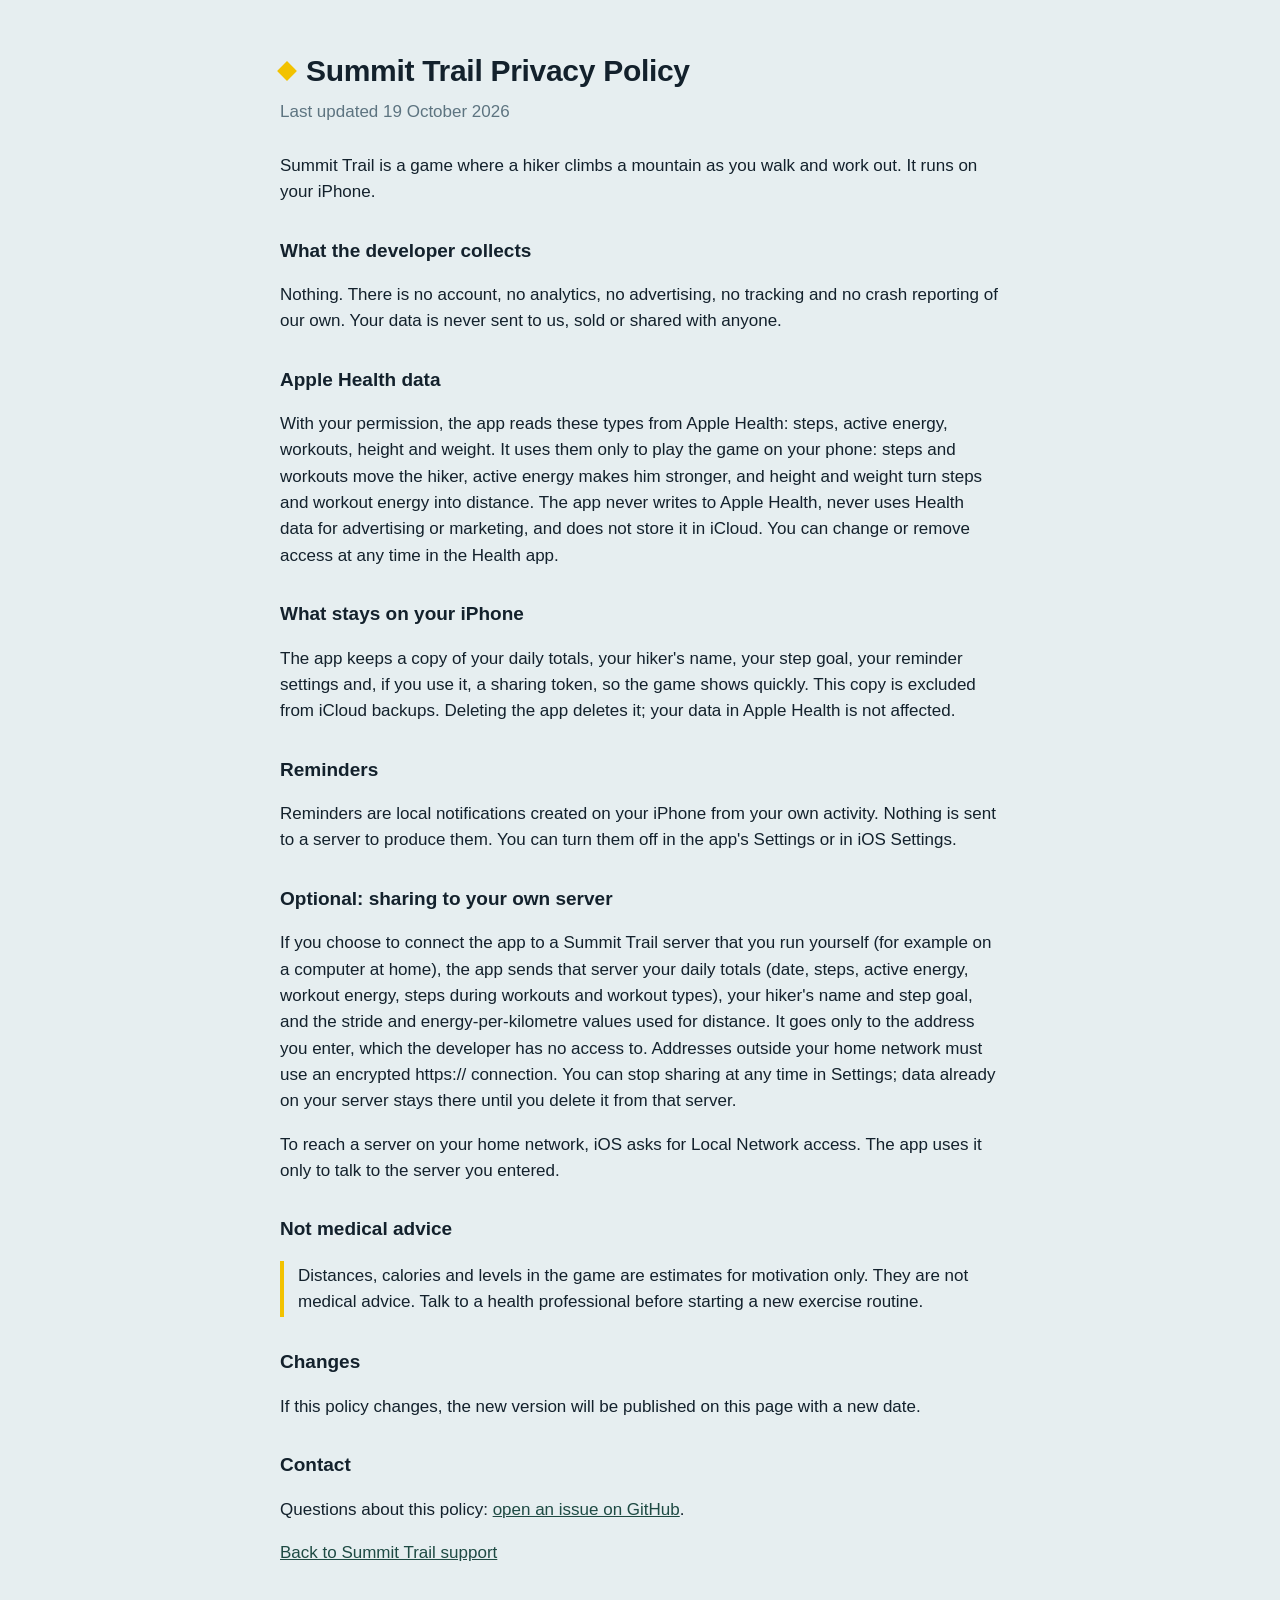
==== privacy.html @ 2ffb742f "Summit Trail support and privacy pages Co-Authored-By: Claude Opus 5.5 <noreply@anthropic.com>" ====
<!DOCTYPE html>
<html lang="en">
<head>
<meta charset="utf-8">
<meta name="viewport" content="width=device-width, initial-scale=1">
<title>Summit Trail Privacy Policy</title>
<link rel="stylesheet" href="style.css">
</head>
<body>
<main>
  <h1><span class="tag"></span>Summit Trail Privacy Policy</h1>
  <p class="date">Last updated 19 October 2026</p>
  <p>Summit Trail is a game where a hiker climbs a mountain as you walk and work out. It runs on your iPhone.</p>

  <h2>What the developer collects</h2>
  <p>Nothing. There is no account, no analytics, no advertising, no tracking and no crash reporting of our own. Your data is never sent to us, sold or shared with anyone.</p>

  <h2>Apple Health data</h2>
  <p>With your permission, the app reads these types from Apple Health: steps, active energy, workouts, height and weight. It uses them only to play the game on your phone: steps and workouts move the hiker, active energy makes him stronger, and height and weight turn steps and workout energy into distance. The app never writes to Apple Health, never uses Health data for advertising or marketing, and does not store it in iCloud. You can change or remove access at any time in the Health app.</p>

  <h2>What stays on your iPhone</h2>
  <p>The app keeps a copy of your daily totals, your hiker's name, your step goal, your reminder settings and, if you use it, a sharing token, so the game shows quickly. This copy is excluded from iCloud backups. Deleting the app deletes it; your data in Apple Health is not affected.</p>

  <h2>Reminders</h2>
  <p>Reminders are local notifications created on your iPhone from your own activity. Nothing is sent to a server to produce them. You can turn them off in the app's Settings or in iOS Settings.</p>

  <h2>Optional: sharing to your own server</h2>
  <p>If you choose to connect the app to a Summit Trail server that you run yourself (for example on a computer at home), the app sends that server your daily totals (date, steps, active energy, workout energy, steps during workouts and workout types), your hiker's name and step goal, and the stride and energy-per-kilometre values used for distance. It goes only to the address you enter, which the developer has no access to. Addresses outside your home network must use an encrypted https:// connection. You can stop sharing at any time in Settings; data already on your server stays there until you delete it from that server.</p>
  <p>To reach a server on your home network, iOS asks for Local Network access. The app uses it only to talk to the server you entered.</p>

  <h2>Not medical advice</h2>
  <p class="note">Distances, calories and levels in the game are estimates for motivation only. They are not medical advice. Talk to a health professional before starting a new exercise routine.</p>

  <h2>Changes</h2>
  <p>If this policy changes, the new version will be published on this page with a new date.</p>

  <h2>Contact</h2>
  <p>Questions about this policy: <a href="https://github.com/lzammit/summit-site/issues">open an issue on GitHub</a>.</p>
  <p><a href="index.html">Back to Summit Trail support</a></p>
</main>
</body>
</html>
---- style.css ----
:root { color-scheme: light dark; --bg: #e6eef0; --fg: #13212c; --muted: #5d7480; --accent: #1e4a43; --mark: #f2c200; }
@media (prefers-color-scheme: dark) { :root { --bg: #0e1820; --fg: #e4ecef; --muted: #93a8b2; --accent: #7cc7b8; } }
body { margin: 0; background: var(--bg); color: var(--fg); font: 17px/1.55 -apple-system, BlinkMacSystemFont, "SF Pro Text", Helvetica, Arial, sans-serif; }
main { max-width: 720px; margin: 0 auto; padding: 48px 20px 80px; }
h1 { font-size: 30px; margin: 0 0 4px; letter-spacing: -0.01em; }
h1 .tag { display: inline-block; width: 14px; height: 14px; background: var(--mark); transform: rotate(45deg); margin-right: 12px; vertical-align: 3px; }
.date, .lede { color: var(--muted); margin: 0 0 28px; }
h2 { font-size: 19px; margin: 30px 0 8px; }
a { color: var(--accent); }
li { margin: 6px 0; }
.note { border-left: 4px solid var(--mark); padding: 2px 0 2px 14px; }
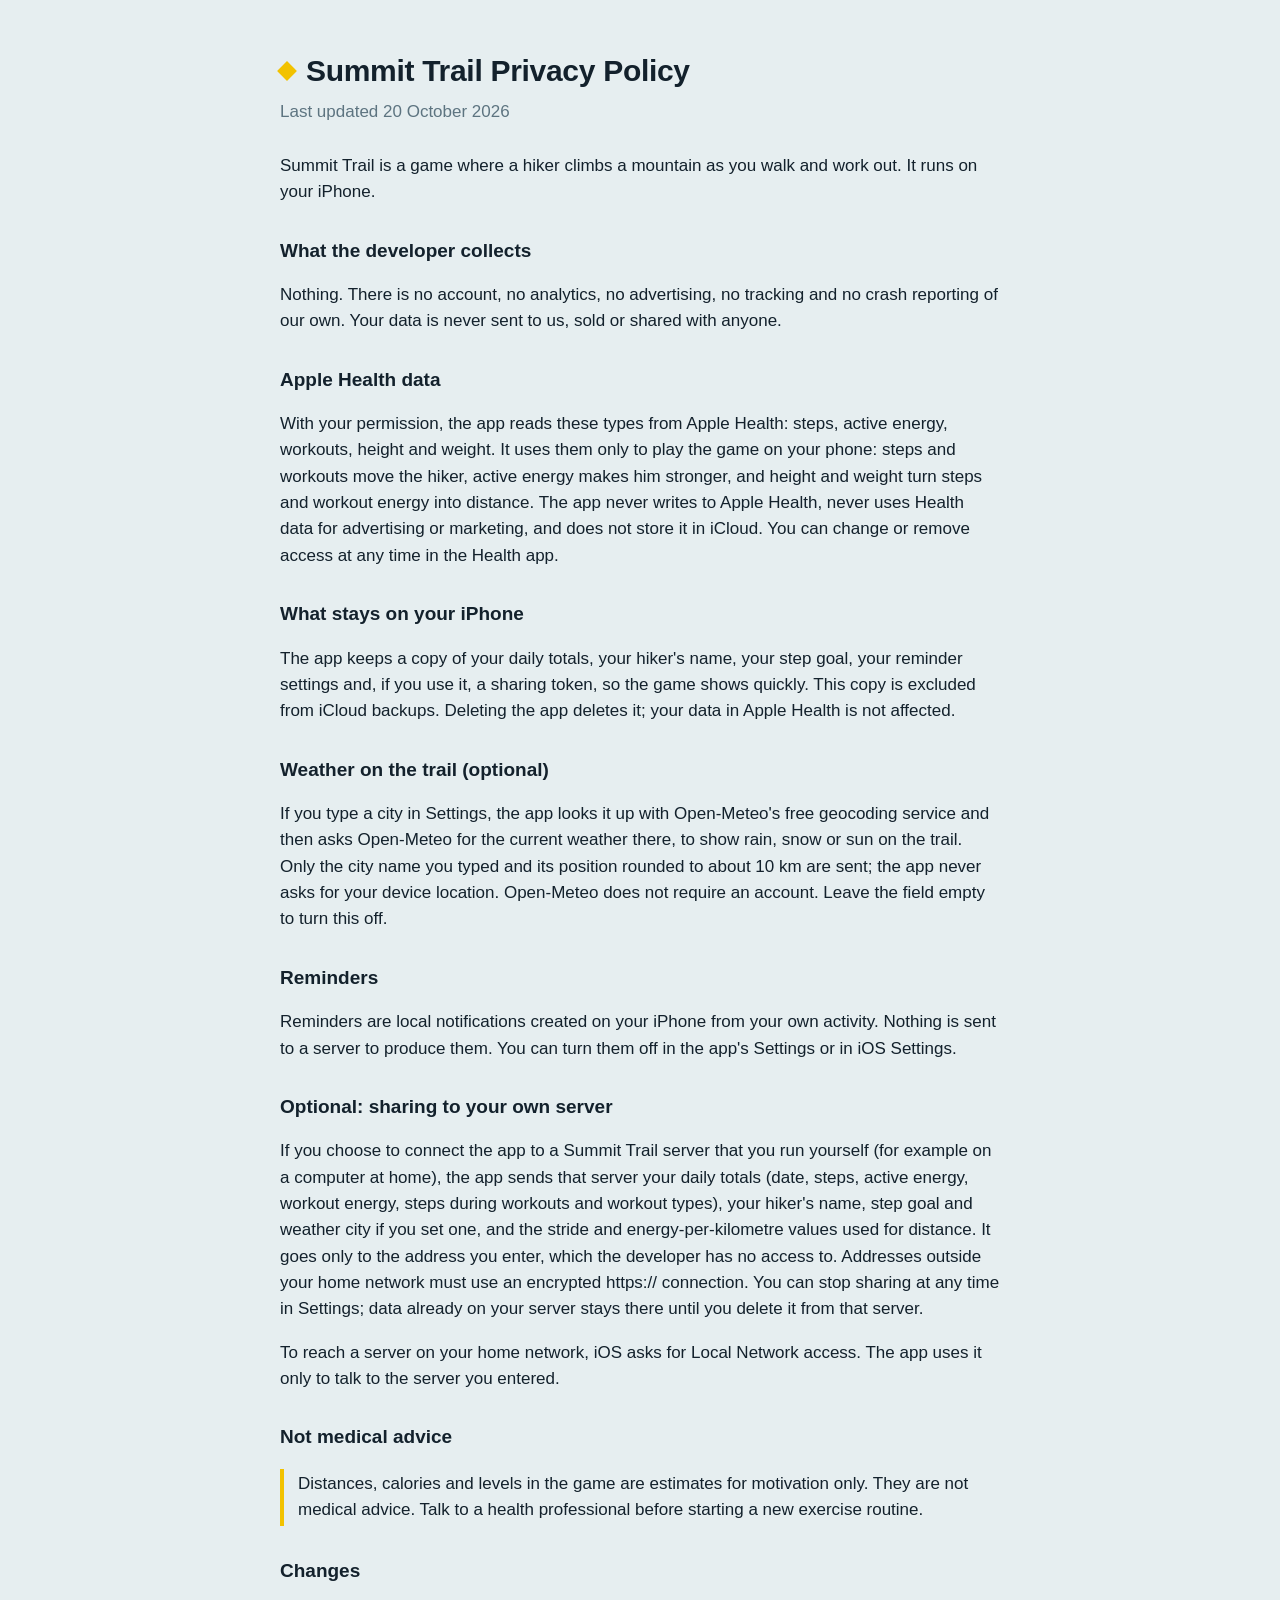
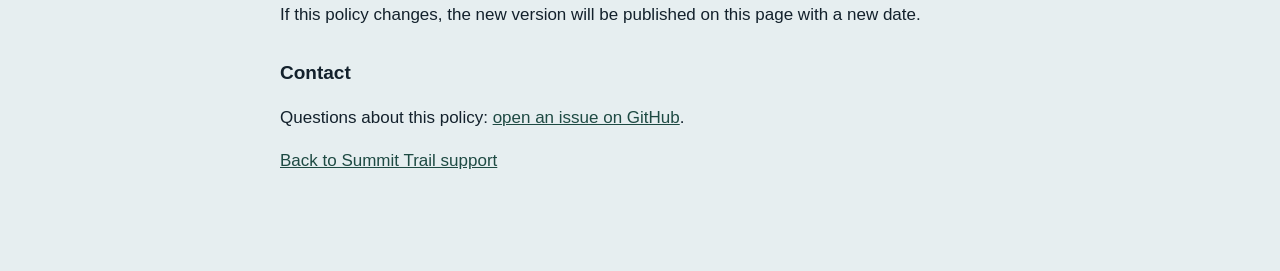
==== commit 3fcc7a08: "Privacy policy: optional weather city sent to Open-Meteo Co-Authored-By: Claude Opus 5.5 <noreply@an" ====
--- a/privacy.html
+++ b/privacy.html
@@ -9,7 +9,7 @@
 <body>
 <main>
   <h1><span class="tag"></span>Summit Trail Privacy Policy</h1>
-  <p class="date">Last updated 19 October 2026</p>
+  <p class="date">Last updated 20 October 2026</p>
   <p>Summit Trail is a game where a hiker climbs a mountain as you walk and work out. It runs on your iPhone.</p>
 
   <h2>What the developer collects</h2>
@@ -21,11 +21,14 @@
   <h2>What stays on your iPhone</h2>
   <p>The app keeps a copy of your daily totals, your hiker's name, your step goal, your reminder settings and, if you use it, a sharing token, so the game shows quickly. This copy is excluded from iCloud backups. Deleting the app deletes it; your data in Apple Health is not affected.</p>
 
+  <h2>Weather on the trail (optional)</h2>
+  <p>If you type a city in Settings, the app looks it up with Open-Meteo's free geocoding service and then asks Open-Meteo for the current weather there, to show rain, snow or sun on the trail. Only the city name you typed and its position rounded to about 10 km are sent; the app never asks for your device location. Open-Meteo does not require an account. Leave the field empty to turn this off.</p>
+
   <h2>Reminders</h2>
   <p>Reminders are local notifications created on your iPhone from your own activity. Nothing is sent to a server to produce them. You can turn them off in the app's Settings or in iOS Settings.</p>
 
   <h2>Optional: sharing to your own server</h2>
-  <p>If you choose to connect the app to a Summit Trail server that you run yourself (for example on a computer at home), the app sends that server your daily totals (date, steps, active energy, workout energy, steps during workouts and workout types), your hiker's name and step goal, and the stride and energy-per-kilometre values used for distance. It goes only to the address you enter, which the developer has no access to. Addresses outside your home network must use an encrypted https:// connection. You can stop sharing at any time in Settings; data already on your server stays there until you delete it from that server.</p>
+  <p>If you choose to connect the app to a Summit Trail server that you run yourself (for example on a computer at home), the app sends that server your daily totals (date, steps, active energy, workout energy, steps during workouts and workout types), your hiker's name, step goal and weather city if you set one, and the stride and energy-per-kilometre values used for distance. It goes only to the address you enter, which the developer has no access to. Addresses outside your home network must use an encrypted https:// connection. You can stop sharing at any time in Settings; data already on your server stays there until you delete it from that server.</p>
   <p>To reach a server on your home network, iOS asks for Local Network access. The app uses it only to talk to the server you entered.</p>
 
   <h2>Not medical advice</h2>
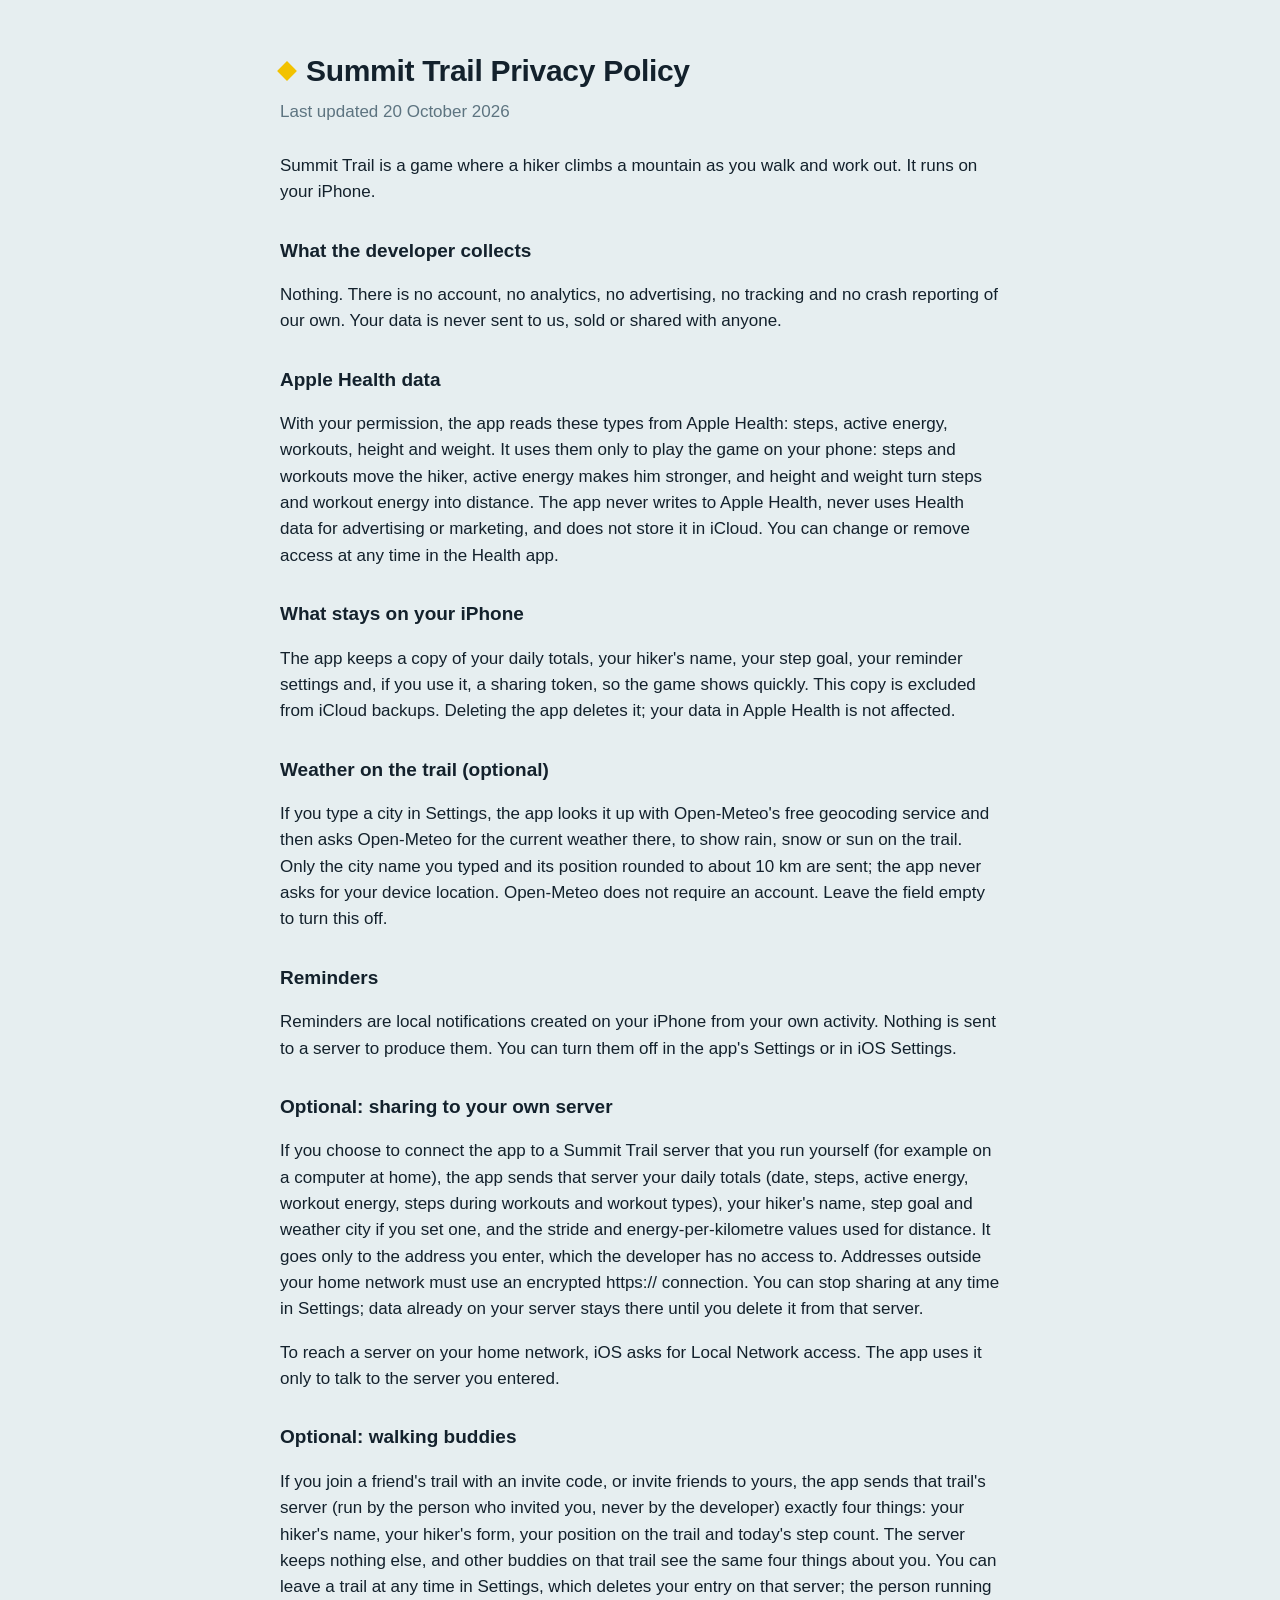
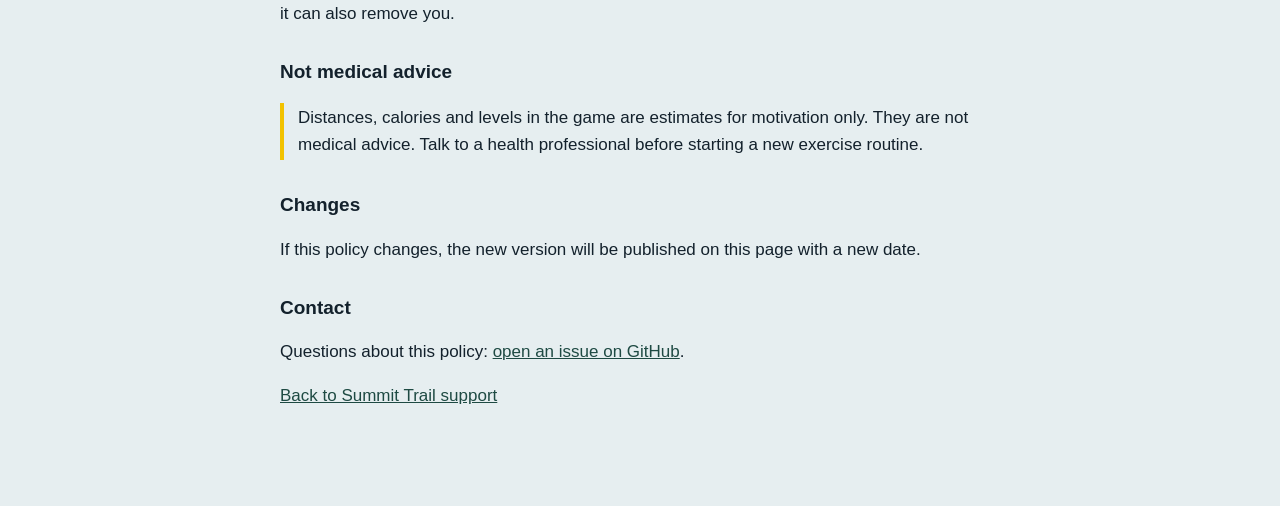
==== commit f394ece4: "Privacy policy: walking buddies share four fields with a friend's server Co-Authored-By: Claude Opus" ====
--- a/privacy.html
+++ b/privacy.html
@@ -31,6 +31,9 @@
   <p>If you choose to connect the app to a Summit Trail server that you run yourself (for example on a computer at home), the app sends that server your daily totals (date, steps, active energy, workout energy, steps during workouts and workout types), your hiker's name, step goal and weather city if you set one, and the stride and energy-per-kilometre values used for distance. It goes only to the address you enter, which the developer has no access to. Addresses outside your home network must use an encrypted https:// connection. You can stop sharing at any time in Settings; data already on your server stays there until you delete it from that server.</p>
   <p>To reach a server on your home network, iOS asks for Local Network access. The app uses it only to talk to the server you entered.</p>
 
+  <h2>Optional: walking buddies</h2>
+  <p>If you join a friend's trail with an invite code, or invite friends to yours, the app sends that trail's server (run by the person who invited you, never by the developer) exactly four things: your hiker's name, your hiker's form, your position on the trail and today's step count. The server keeps nothing else, and other buddies on that trail see the same four things about you. You can leave a trail at any time in Settings, which deletes your entry on that server; the person running it can also remove you.</p>
+
   <h2>Not medical advice</h2>
   <p class="note">Distances, calories and levels in the game are estimates for motivation only. They are not medical advice. Talk to a health professional before starting a new exercise routine.</p>
 
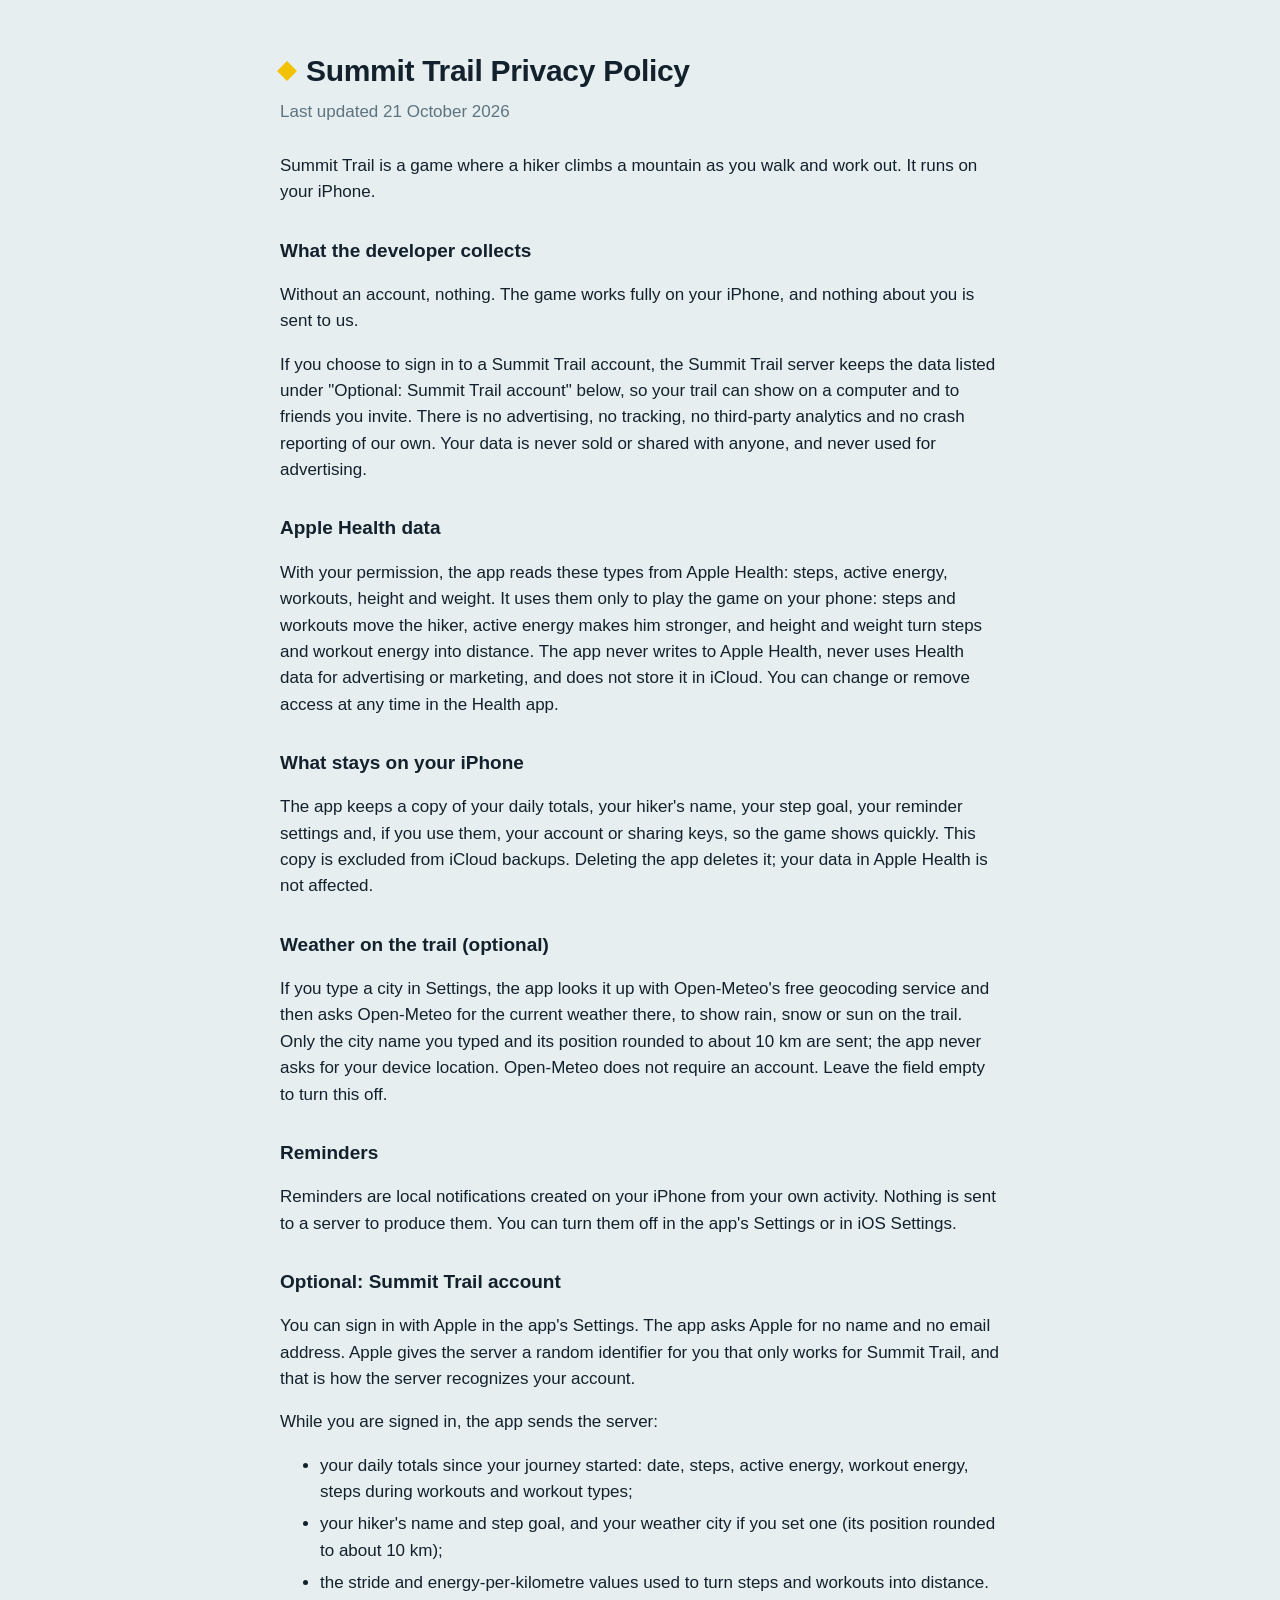
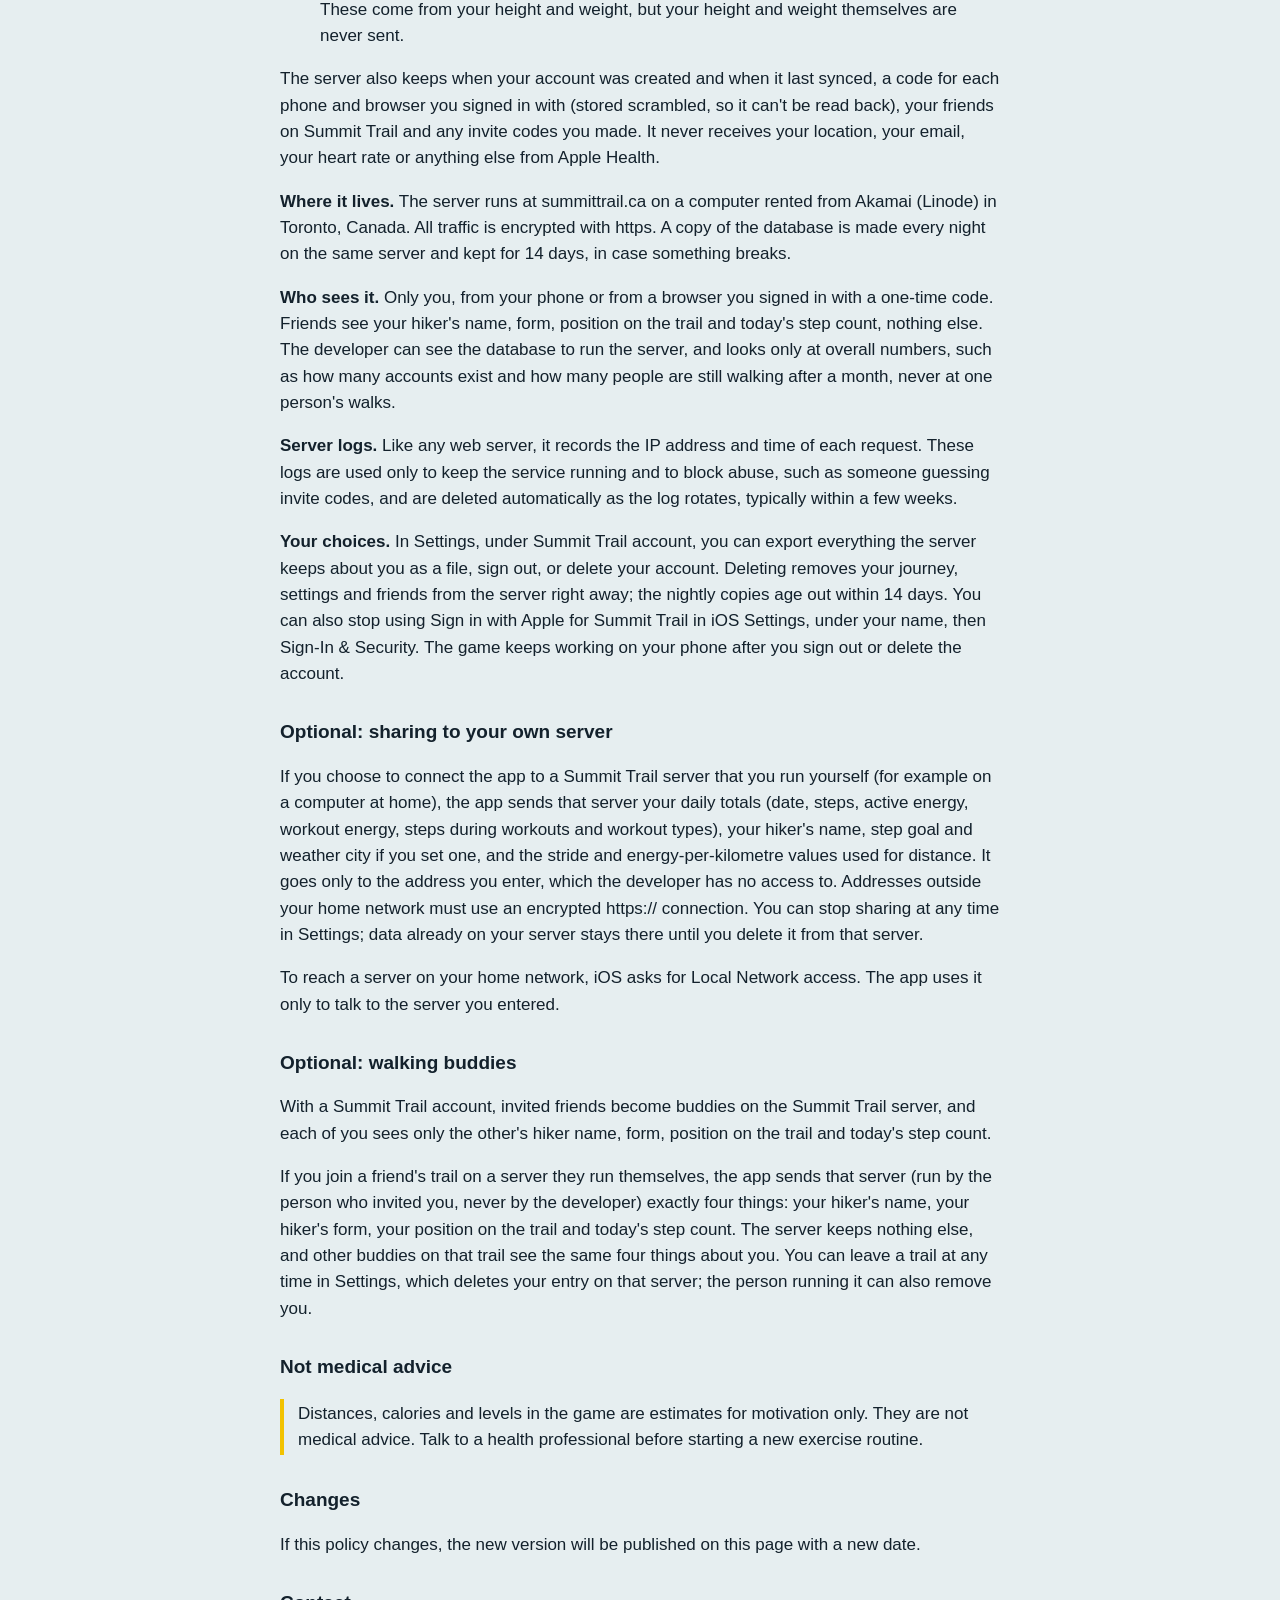
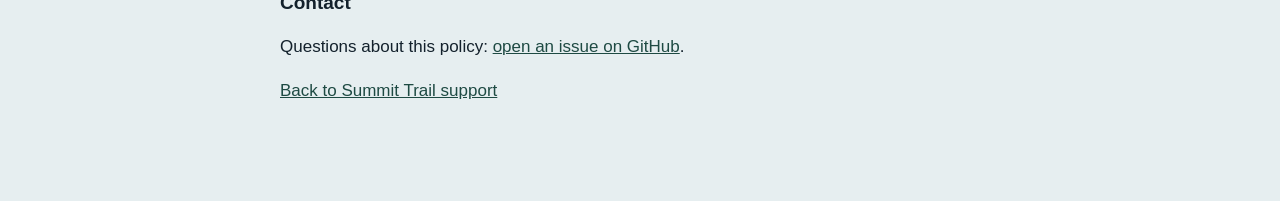
==== commit 4fc3c2ec: "Privacy policy: the optional Summit Trail account, what the server keeps, where and for how long Co-" ====
--- a/privacy.html
+++ b/privacy.html
@@ -9,17 +9,18 @@
 <body>
 <main>
   <h1><span class="tag"></span>Summit Trail Privacy Policy</h1>
-  <p class="date">Last updated 20 October 2026</p>
+  <p class="date">Last updated 21 October 2026</p>
   <p>Summit Trail is a game where a hiker climbs a mountain as you walk and work out. It runs on your iPhone.</p>
 
   <h2>What the developer collects</h2>
-  <p>Nothing. There is no account, no analytics, no advertising, no tracking and no crash reporting of our own. Your data is never sent to us, sold or shared with anyone.</p>
+  <p>Without an account, nothing. The game works fully on your iPhone, and nothing about you is sent to us.</p>
+  <p>If you choose to sign in to a Summit Trail account, the Summit Trail server keeps the data listed under "Optional: Summit Trail account" below, so your trail can show on a computer and to friends you invite. There is no advertising, no tracking, no third-party analytics and no crash reporting of our own. Your data is never sold or shared with anyone, and never used for advertising.</p>
 
   <h2>Apple Health data</h2>
   <p>With your permission, the app reads these types from Apple Health: steps, active energy, workouts, height and weight. It uses them only to play the game on your phone: steps and workouts move the hiker, active energy makes him stronger, and height and weight turn steps and workout energy into distance. The app never writes to Apple Health, never uses Health data for advertising or marketing, and does not store it in iCloud. You can change or remove access at any time in the Health app.</p>
 
   <h2>What stays on your iPhone</h2>
-  <p>The app keeps a copy of your daily totals, your hiker's name, your step goal, your reminder settings and, if you use it, a sharing token, so the game shows quickly. This copy is excluded from iCloud backups. Deleting the app deletes it; your data in Apple Health is not affected.</p>
+  <p>The app keeps a copy of your daily totals, your hiker's name, your step goal, your reminder settings and, if you use them, your account or sharing keys, so the game shows quickly. This copy is excluded from iCloud backups. Deleting the app deletes it; your data in Apple Health is not affected.</p>
 
   <h2>Weather on the trail (optional)</h2>
   <p>If you type a city in Settings, the app looks it up with Open-Meteo's free geocoding service and then asks Open-Meteo for the current weather there, to show rain, snow or sun on the trail. Only the city name you typed and its position rounded to about 10 km are sent; the app never asks for your device location. Open-Meteo does not require an account. Leave the field empty to turn this off.</p>
@@ -27,12 +28,27 @@
   <h2>Reminders</h2>
   <p>Reminders are local notifications created on your iPhone from your own activity. Nothing is sent to a server to produce them. You can turn them off in the app's Settings or in iOS Settings.</p>
 
+  <h2>Optional: Summit Trail account</h2>
+  <p>You can sign in with Apple in the app's Settings. The app asks Apple for no name and no email address. Apple gives the server a random identifier for you that only works for Summit Trail, and that is how the server recognizes your account.</p>
+  <p>While you are signed in, the app sends the server:</p>
+  <ul>
+    <li>your daily totals since your journey started: date, steps, active energy, workout energy, steps during workouts and workout types;</li>
+    <li>your hiker's name and step goal, and your weather city if you set one (its position rounded to about 10 km);</li>
+    <li>the stride and energy-per-kilometre values used to turn steps and workouts into distance. These come from your height and weight, but your height and weight themselves are never sent.</li>
+  </ul>
+  <p>The server also keeps when your account was created and when it last synced, a code for each phone and browser you signed in with (stored scrambled, so it can't be read back), your friends on Summit Trail and any invite codes you made. It never receives your location, your email, your heart rate or anything else from Apple Health.</p>
+  <p><strong>Where it lives.</strong> The server runs at summittrail.ca on a computer rented from Akamai (Linode) in Toronto, Canada. All traffic is encrypted with https. A copy of the database is made every night on the same server and kept for 14 days, in case something breaks.</p>
+  <p><strong>Who sees it.</strong> Only you, from your phone or from a browser you signed in with a one-time code. Friends see your hiker's name, form, position on the trail and today's step count, nothing else. The developer can see the database to run the server, and looks only at overall numbers, such as how many accounts exist and how many people are still walking after a month, never at one person's walks.</p>
+  <p><strong>Server logs.</strong> Like any web server, it records the IP address and time of each request. These logs are used only to keep the service running and to block abuse, such as someone guessing invite codes, and are deleted automatically as the log rotates, typically within a few weeks.</p>
+  <p><strong>Your choices.</strong> In Settings, under Summit Trail account, you can export everything the server keeps about you as a file, sign out, or delete your account. Deleting removes your journey, settings and friends from the server right away; the nightly copies age out within 14 days. You can also stop using Sign in with Apple for Summit Trail in iOS Settings, under your name, then Sign-In &amp; Security. The game keeps working on your phone after you sign out or delete the account.</p>
+
   <h2>Optional: sharing to your own server</h2>
   <p>If you choose to connect the app to a Summit Trail server that you run yourself (for example on a computer at home), the app sends that server your daily totals (date, steps, active energy, workout energy, steps during workouts and workout types), your hiker's name, step goal and weather city if you set one, and the stride and energy-per-kilometre values used for distance. It goes only to the address you enter, which the developer has no access to. Addresses outside your home network must use an encrypted https:// connection. You can stop sharing at any time in Settings; data already on your server stays there until you delete it from that server.</p>
   <p>To reach a server on your home network, iOS asks for Local Network access. The app uses it only to talk to the server you entered.</p>
 
   <h2>Optional: walking buddies</h2>
-  <p>If you join a friend's trail with an invite code, or invite friends to yours, the app sends that trail's server (run by the person who invited you, never by the developer) exactly four things: your hiker's name, your hiker's form, your position on the trail and today's step count. The server keeps nothing else, and other buddies on that trail see the same four things about you. You can leave a trail at any time in Settings, which deletes your entry on that server; the person running it can also remove you.</p>
+  <p>With a Summit Trail account, invited friends become buddies on the Summit Trail server, and each of you sees only the other's hiker name, form, position on the trail and today's step count.</p>
+  <p>If you join a friend's trail on a server they run themselves, the app sends that server (run by the person who invited you, never by the developer) exactly four things: your hiker's name, your hiker's form, your position on the trail and today's step count. The server keeps nothing else, and other buddies on that trail see the same four things about you. You can leave a trail at any time in Settings, which deletes your entry on that server; the person running it can also remove you.</p>
 
   <h2>Not medical advice</h2>
   <p class="note">Distances, calories and levels in the game are estimates for motivation only. They are not medical advice. Talk to a health professional before starting a new exercise routine.</p>
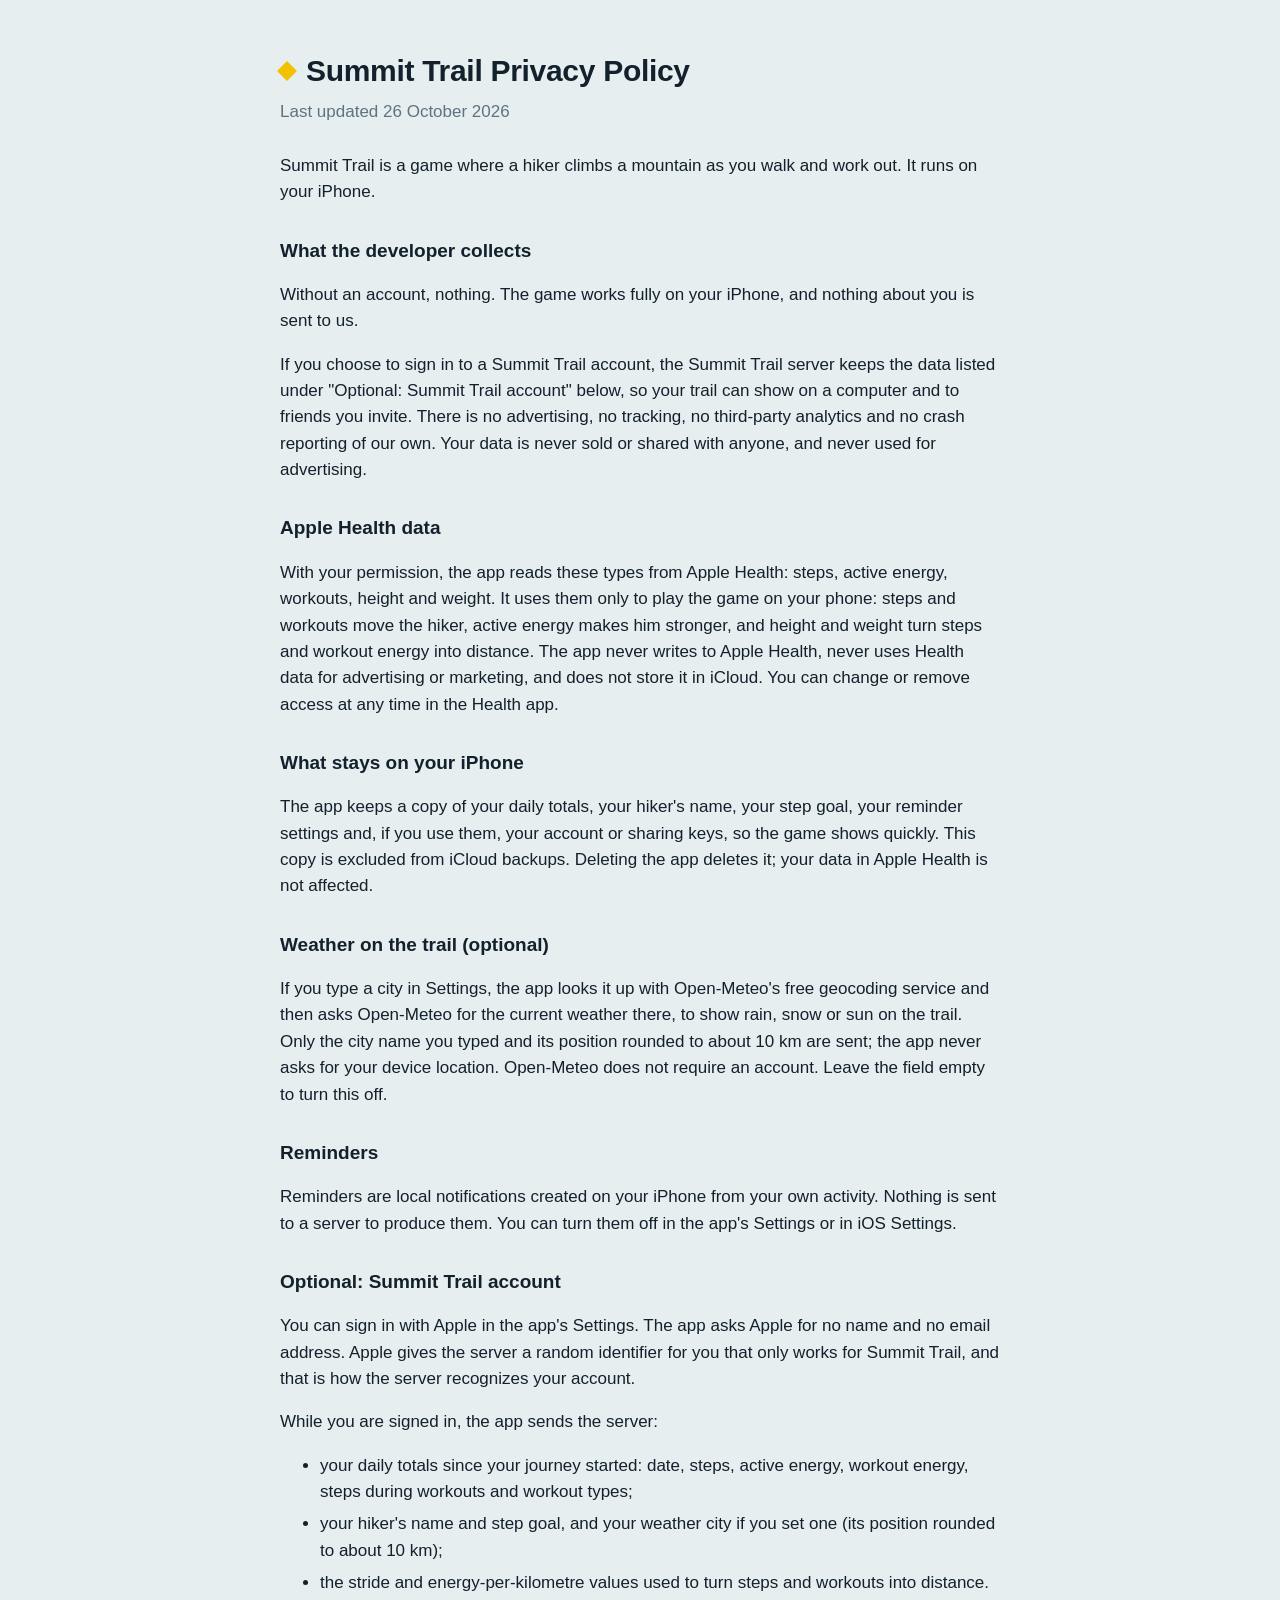
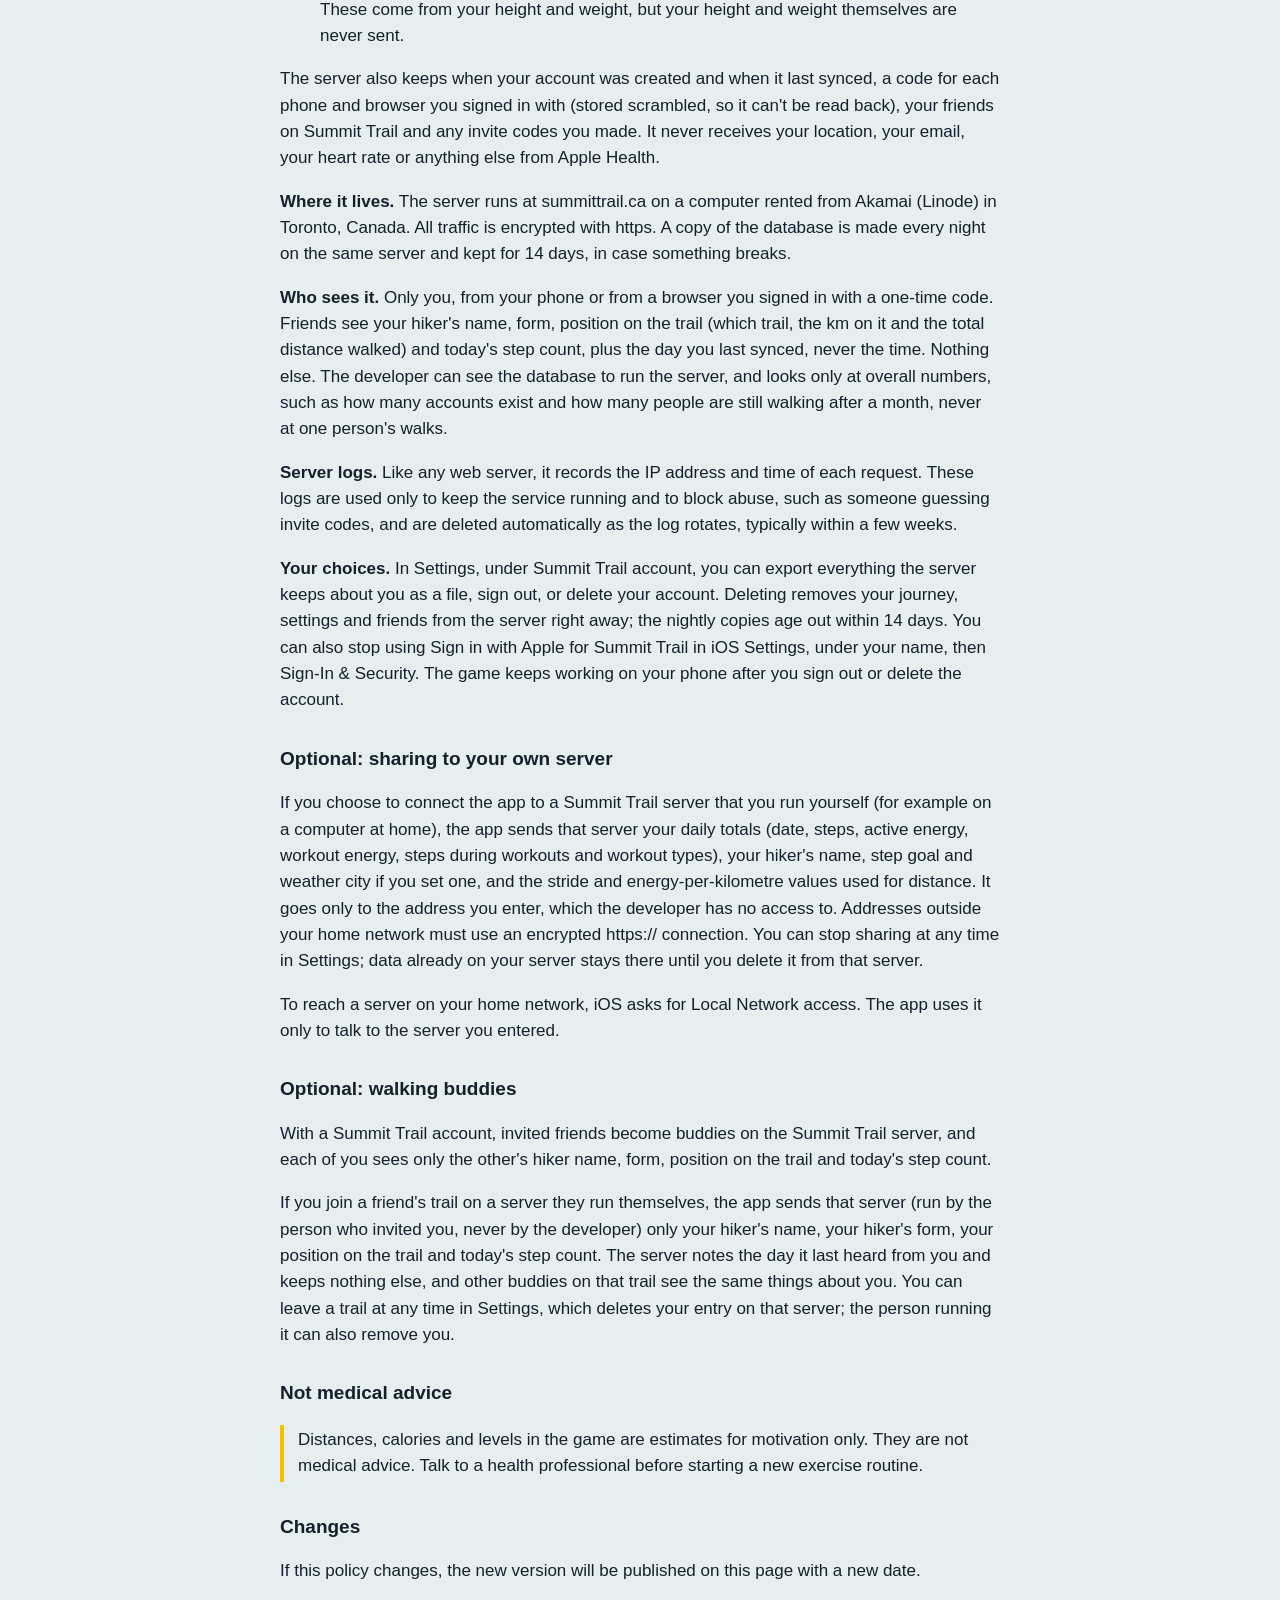
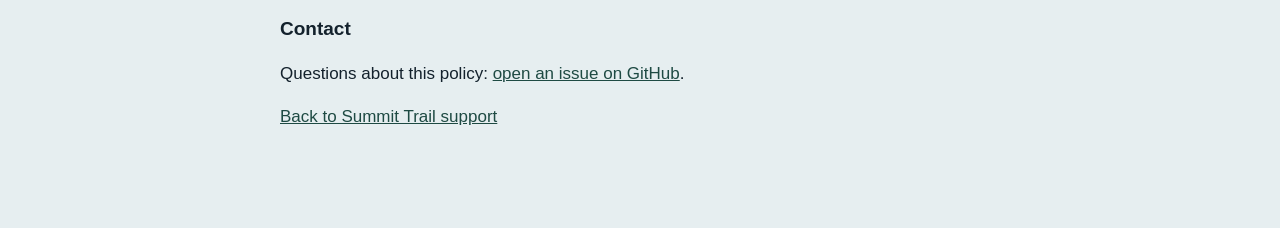
==== commit e29e2da6: "Privacy: friends also see the day you last synced, never the time Co-Authored-By: Claude Opus 5.5 <n" ====
--- a/privacy.html
+++ b/privacy.html
@@ -9,7 +9,7 @@
 <body>
 <main>
   <h1><span class="tag"></span>Summit Trail Privacy Policy</h1>
-  <p class="date">Last updated 21 October 2026</p>
+  <p class="date">Last updated 26 October 2026</p>
   <p>Summit Trail is a game where a hiker climbs a mountain as you walk and work out. It runs on your iPhone.</p>
 
   <h2>What the developer collects</h2>
@@ -38,7 +38,7 @@
   </ul>
   <p>The server also keeps when your account was created and when it last synced, a code for each phone and browser you signed in with (stored scrambled, so it can't be read back), your friends on Summit Trail and any invite codes you made. It never receives your location, your email, your heart rate or anything else from Apple Health.</p>
   <p><strong>Where it lives.</strong> The server runs at summittrail.ca on a computer rented from Akamai (Linode) in Toronto, Canada. All traffic is encrypted with https. A copy of the database is made every night on the same server and kept for 14 days, in case something breaks.</p>
-  <p><strong>Who sees it.</strong> Only you, from your phone or from a browser you signed in with a one-time code. Friends see your hiker's name, form, position on the trail and today's step count, nothing else. The developer can see the database to run the server, and looks only at overall numbers, such as how many accounts exist and how many people are still walking after a month, never at one person's walks.</p>
+  <p><strong>Who sees it.</strong> Only you, from your phone or from a browser you signed in with a one-time code. Friends see your hiker's name, form, position on the trail (which trail, the km on it and the total distance walked) and today's step count, plus the day you last synced, never the time. Nothing else. The developer can see the database to run the server, and looks only at overall numbers, such as how many accounts exist and how many people are still walking after a month, never at one person's walks.</p>
   <p><strong>Server logs.</strong> Like any web server, it records the IP address and time of each request. These logs are used only to keep the service running and to block abuse, such as someone guessing invite codes, and are deleted automatically as the log rotates, typically within a few weeks.</p>
   <p><strong>Your choices.</strong> In Settings, under Summit Trail account, you can export everything the server keeps about you as a file, sign out, or delete your account. Deleting removes your journey, settings and friends from the server right away; the nightly copies age out within 14 days. You can also stop using Sign in with Apple for Summit Trail in iOS Settings, under your name, then Sign-In &amp; Security. The game keeps working on your phone after you sign out or delete the account.</p>
 
@@ -48,7 +48,7 @@
 
   <h2>Optional: walking buddies</h2>
   <p>With a Summit Trail account, invited friends become buddies on the Summit Trail server, and each of you sees only the other's hiker name, form, position on the trail and today's step count.</p>
-  <p>If you join a friend's trail on a server they run themselves, the app sends that server (run by the person who invited you, never by the developer) exactly four things: your hiker's name, your hiker's form, your position on the trail and today's step count. The server keeps nothing else, and other buddies on that trail see the same four things about you. You can leave a trail at any time in Settings, which deletes your entry on that server; the person running it can also remove you.</p>
+  <p>If you join a friend's trail on a server they run themselves, the app sends that server (run by the person who invited you, never by the developer) only your hiker's name, your hiker's form, your position on the trail and today's step count. The server notes the day it last heard from you and keeps nothing else, and other buddies on that trail see the same things about you. You can leave a trail at any time in Settings, which deletes your entry on that server; the person running it can also remove you.</p>
 
   <h2>Not medical advice</h2>
   <p class="note">Distances, calories and levels in the game are estimates for motivation only. They are not medical advice. Talk to a health professional before starting a new exercise routine.</p>
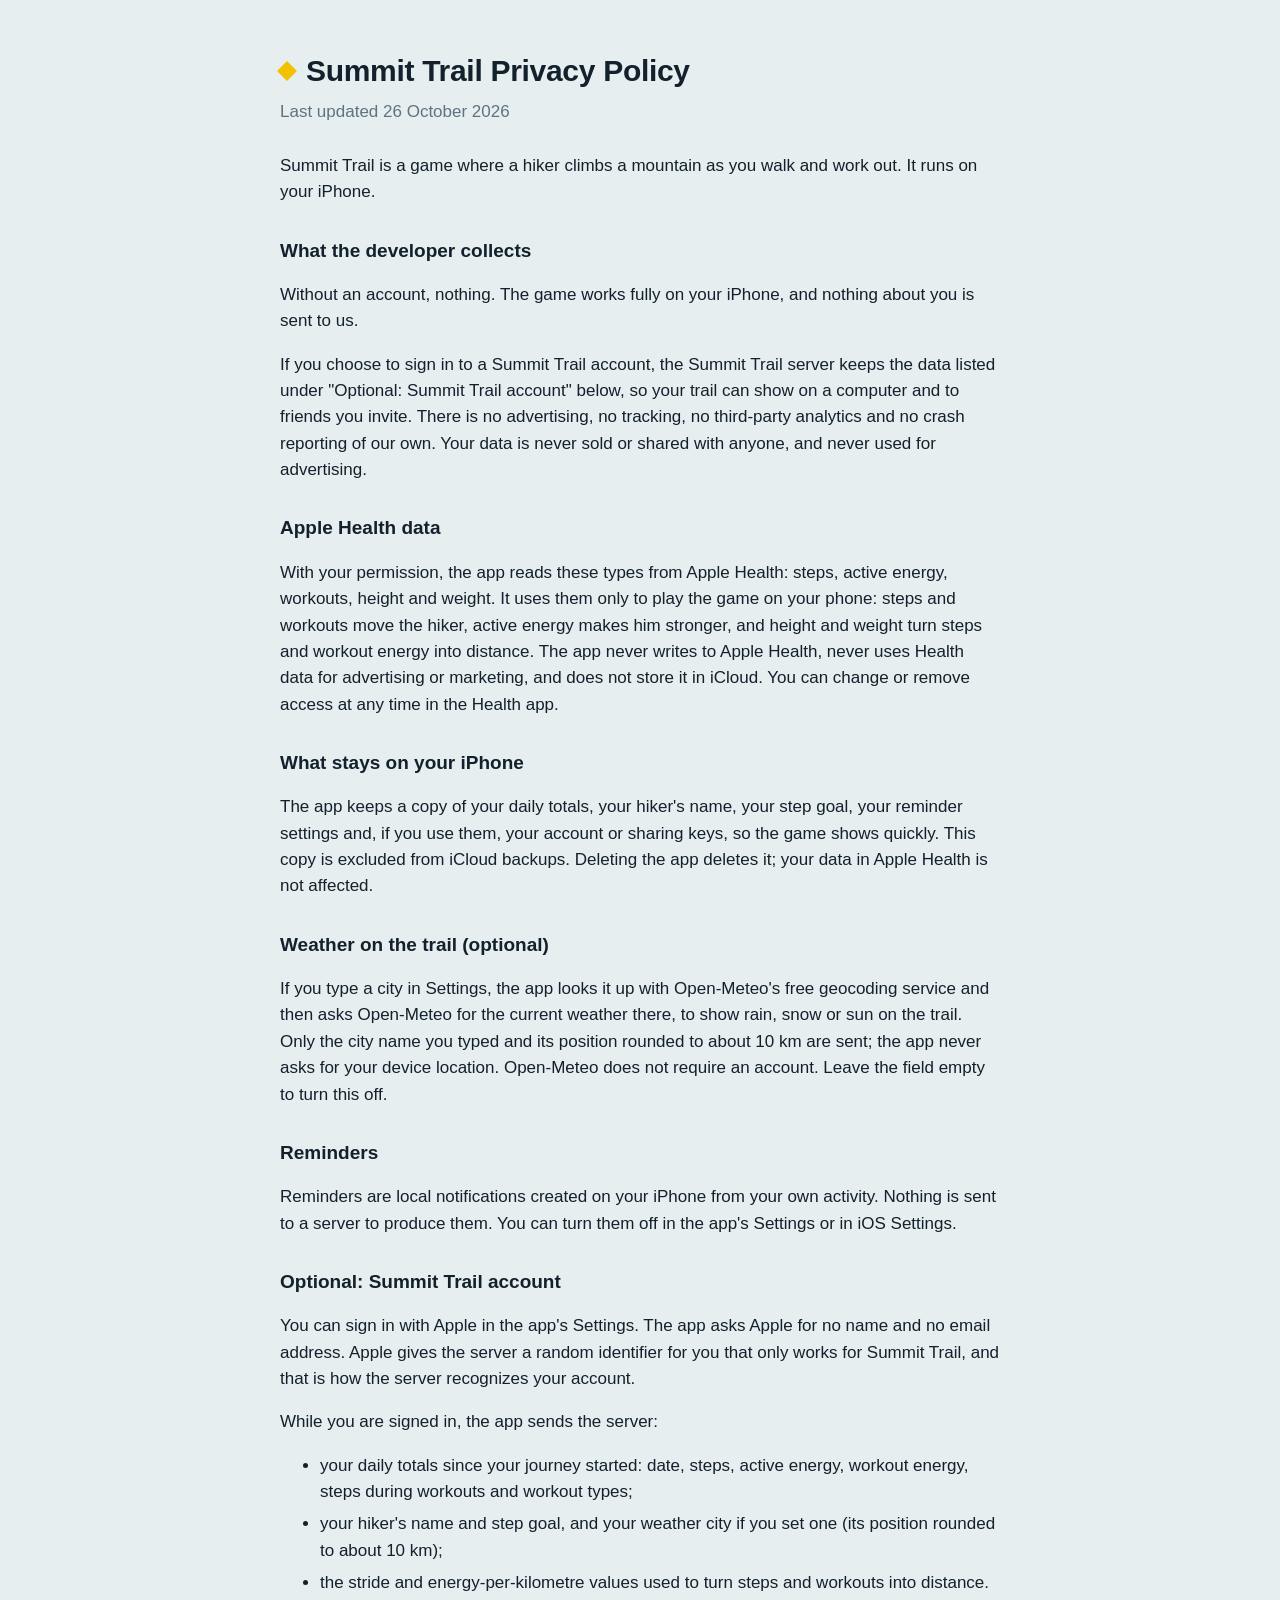
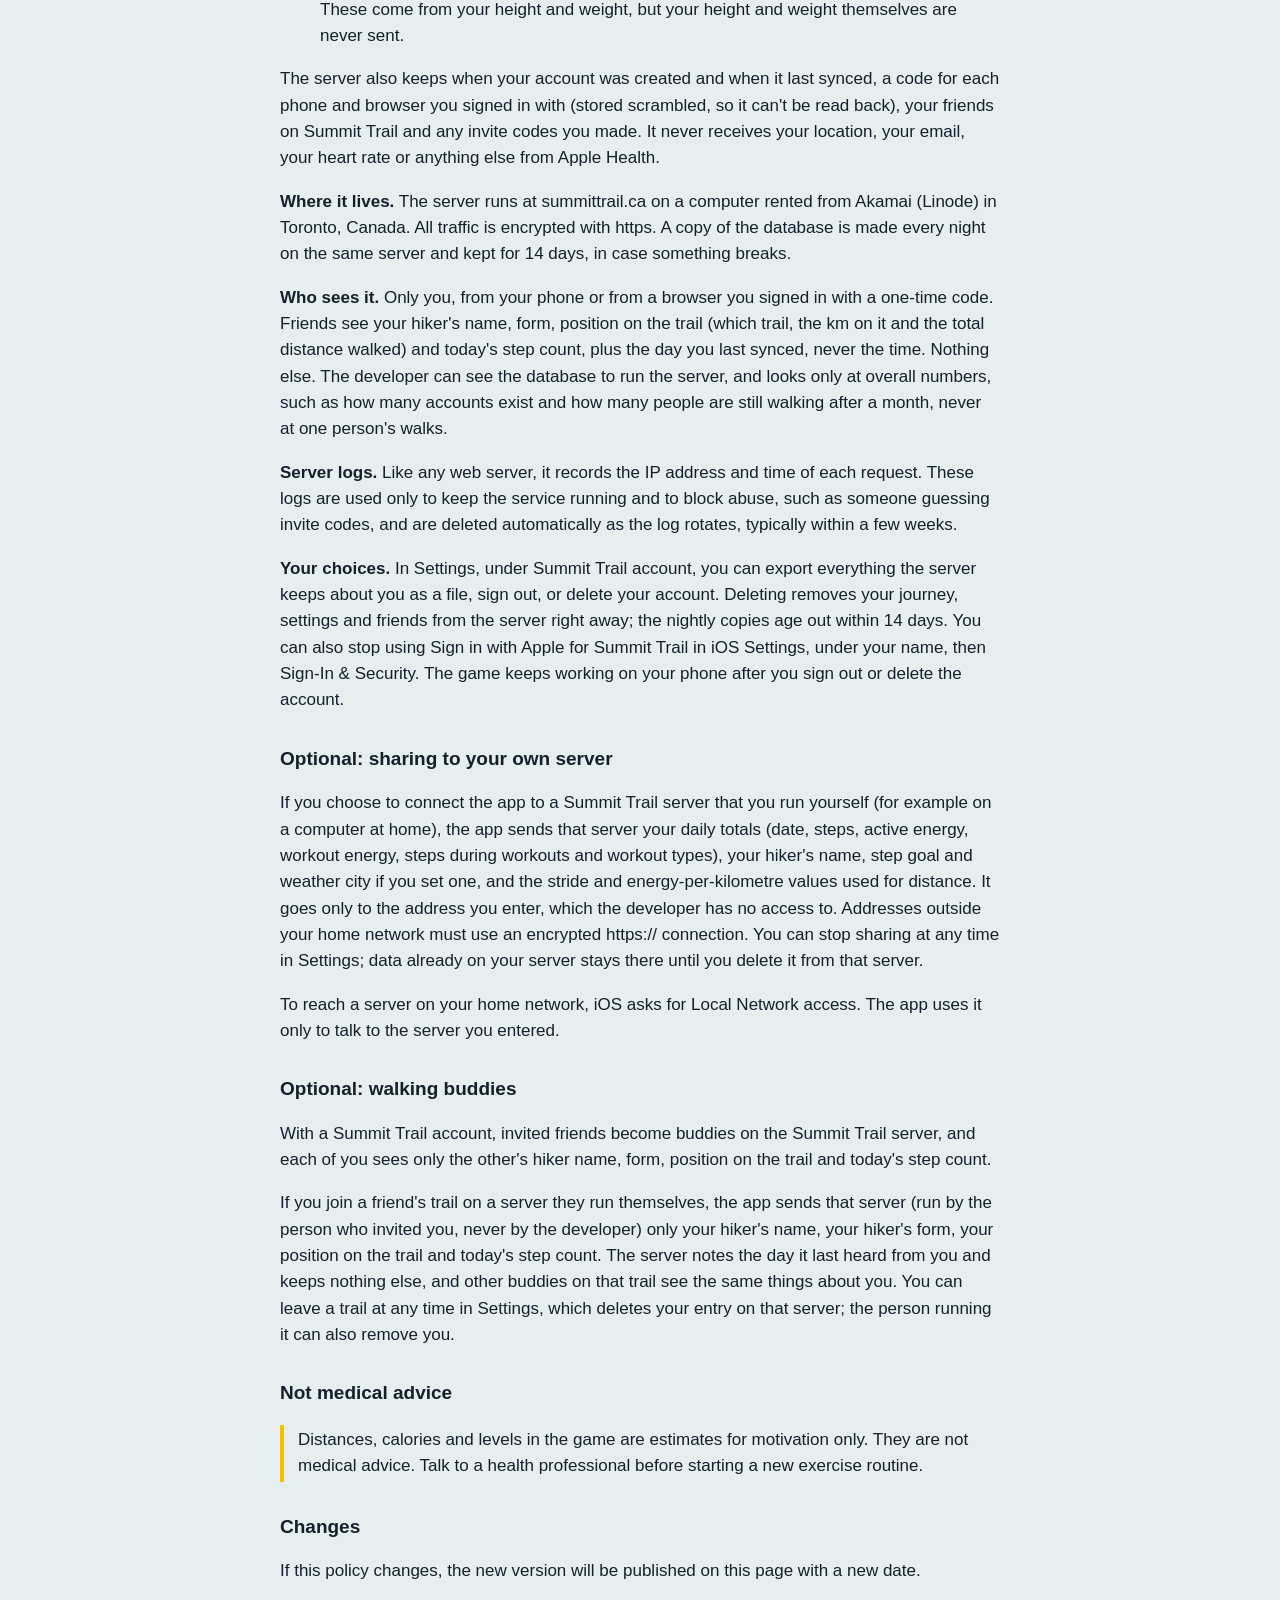
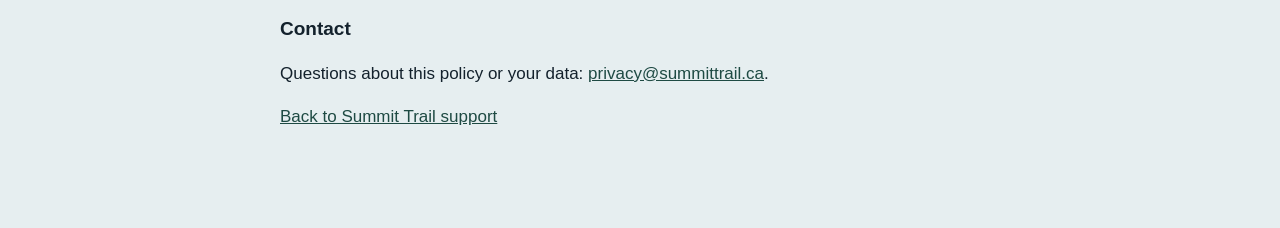
==== commit 206ff3c6: "Contact by email instead of GitHub issues Co-Authored-By: Claude Opus 5.5 <noreply@anthropic.com>" ====
--- a/privacy.html
+++ b/privacy.html
@@ -57,7 +57,7 @@
   <p>If this policy changes, the new version will be published on this page with a new date.</p>
 
   <h2>Contact</h2>
-  <p>Questions about this policy: <a href="https://github.com/lzammit/summit-site/issues">open an issue on GitHub</a>.</p>
+  <p>Questions about this policy or your data: <a href="mailto:privacy@summittrail.ca">privacy@summittrail.ca</a>.</p>
   <p><a href="index.html">Back to Summit Trail support</a></p>
 </main>
 </body>
